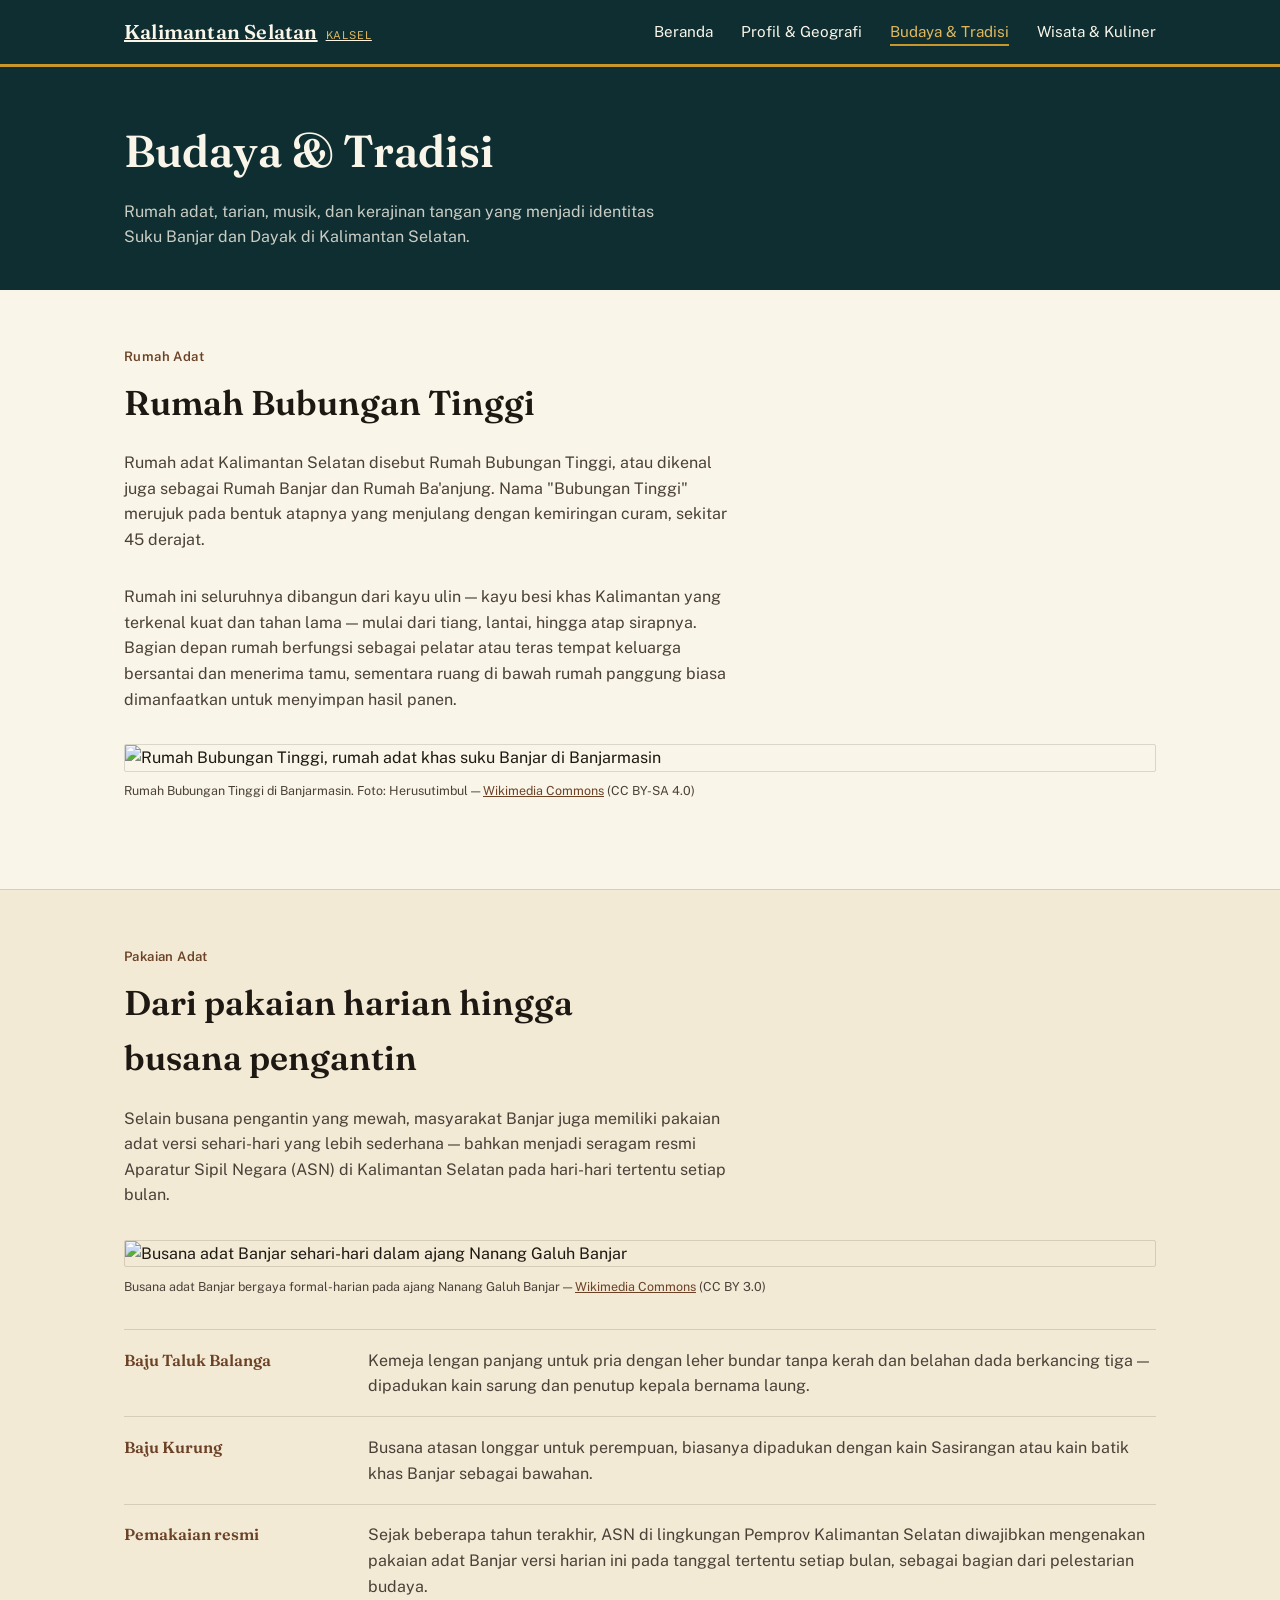
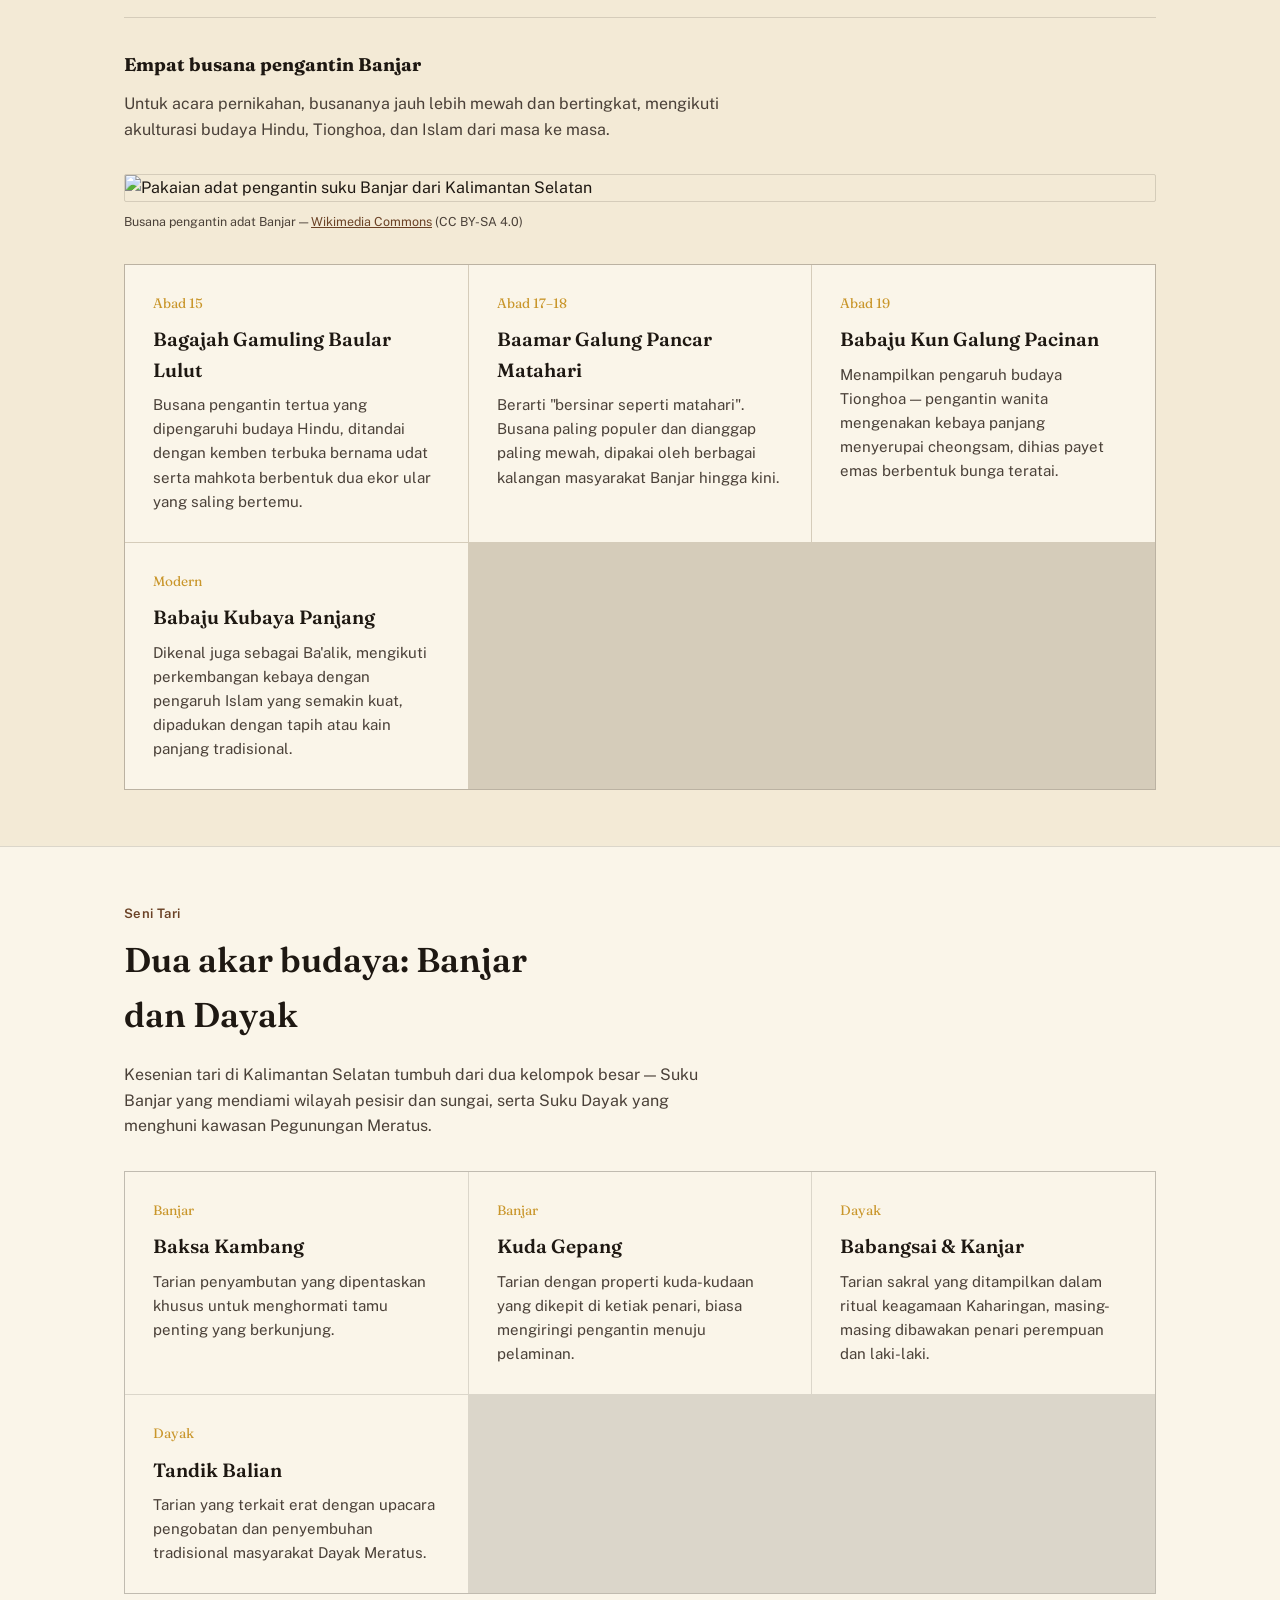
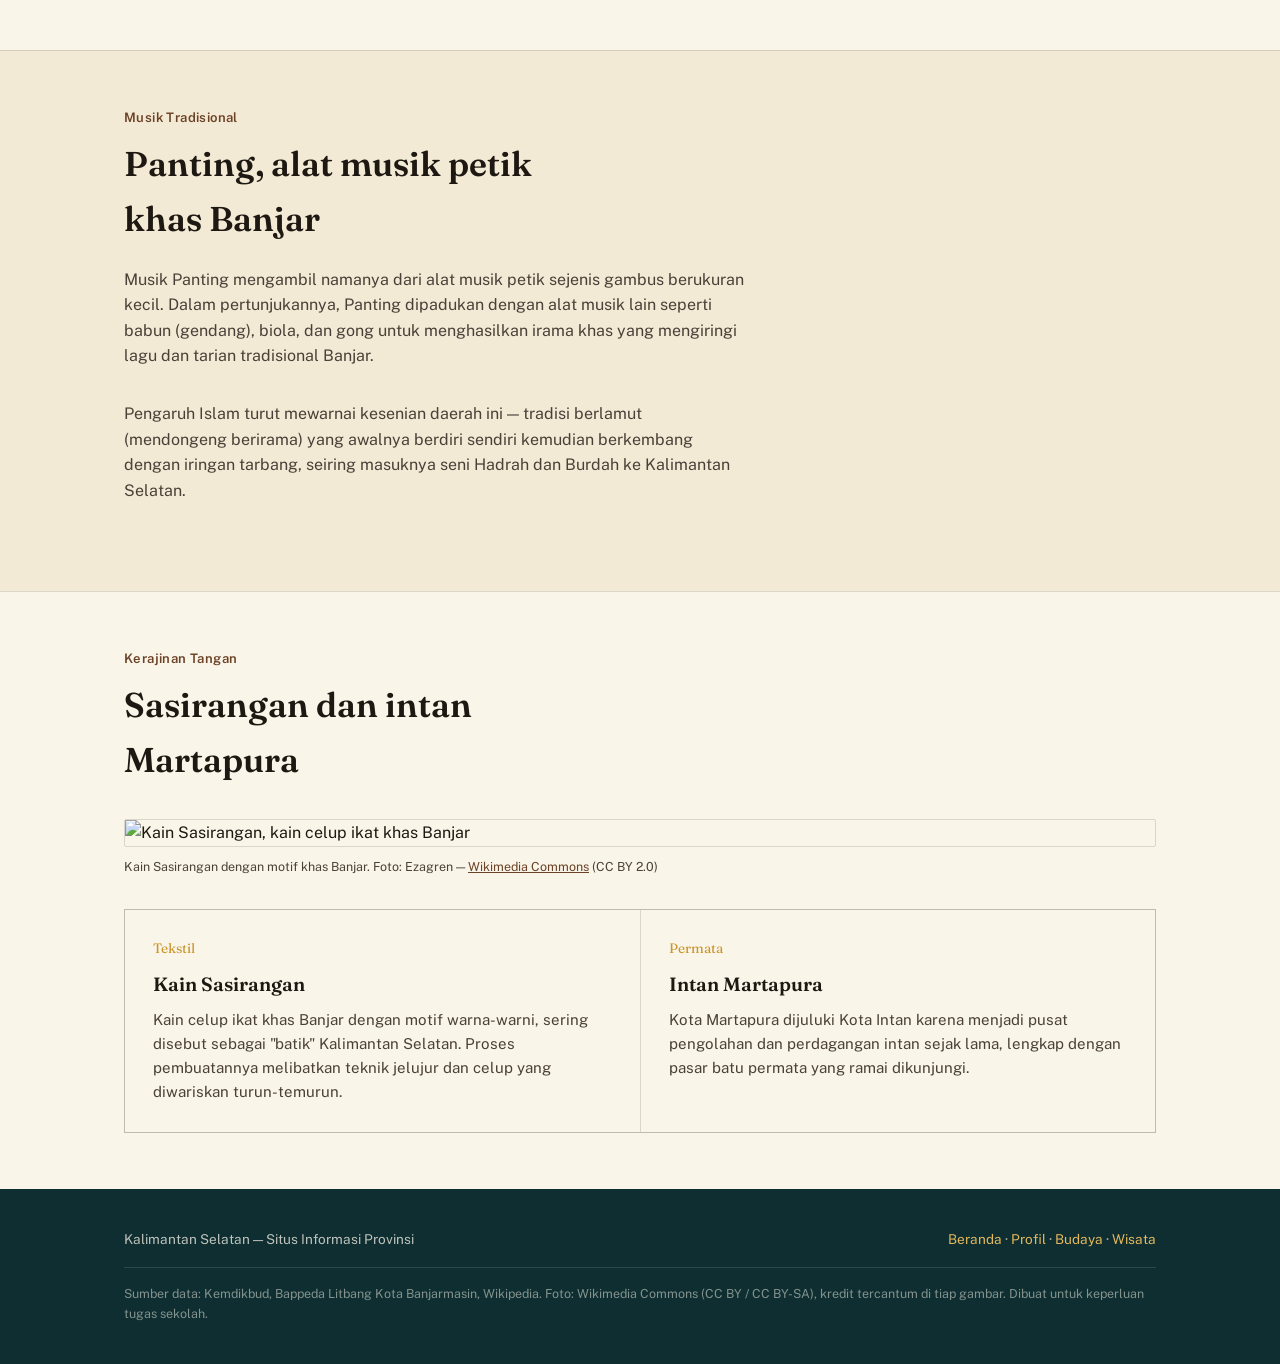
==== budaya.html @ 93b62a89 "Add files via upload" ====
<!DOCTYPE html>
<html lang="id">
<head>
<meta charset="UTF-8">
<meta name="viewport" content="width=device-width, initial-scale=1.0">
<title>Budaya &amp; Tradisi — Kalimantan Selatan</title>
<link rel="preconnect" href="https://fonts.googleapis.com">
<link href="https://fonts.googleapis.com/css2?family=Fraunces:wght@500;600;700&family=Public+Sans:wght@400;500;600&display=swap" rel="stylesheet">
<link rel="stylesheet" href="style.css">
</head>
<body>

<header class="site-head">
  <div class="nav-row">
    <a href="index.html" class="brand">Kalimantan Selatan <span class="sub">KALSEL</span></a>
    <button class="nav-toggle" id="navToggle" aria-label="Buka menu">&#9776;</button>
    <nav class="main-nav" id="mainNav">
      <ul>
        <li><a href="index.html">Beranda</a></li>
        <li><a href="profil.html">Profil &amp; Geografi</a></li>
        <li><a href="budaya.html" class="active">Budaya &amp; Tradisi</a></li>
        <li><a href="wisata.html">Wisata &amp; Kuliner</a></li>
      </ul>
    </nav>
  </div>
</header>

<div class="page-head">
  <div class="wrap">
    <h1>Budaya &amp; Tradisi</h1>
    <p>Rumah adat, tarian, musik, dan kerajinan tangan yang menjadi identitas Suku Banjar dan Dayak di Kalimantan Selatan.</p>
  </div>
</div>

<section class="section">
  <div class="wrap">
    <div class="section-tag">Rumah Adat</div>
    <h2>Rumah Bubungan Tinggi</h2>
    <p class="intro-text">
      Rumah adat Kalimantan Selatan disebut Rumah Bubungan Tinggi, atau dikenal juga sebagai Rumah Banjar dan Rumah Ba'anjung. Nama "Bubungan Tinggi" merujuk pada bentuk atapnya yang menjulang dengan kemiringan curam, sekitar 45 derajat.
    </p>
    <p class="intro-text">
      Rumah ini seluruhnya dibangun dari kayu ulin — kayu besi khas Kalimantan yang terkenal kuat dan tahan lama — mulai dari tiang, lantai, hingga atap sirapnya. Bagian depan rumah berfungsi sebagai pelatar atau teras tempat keluarga bersantai dan menerima tamu, sementara ruang di bawah rumah panggung biasa dimanfaatkan untuk menyimpan hasil panen.
    </p>

    <figure class="photo">
      <img src="https://commons.wikimedia.org/wiki/Special:FilePath/Rumah_Adat_Bubungan_Tinggi_Banjarmasin.jpg?width=900" alt="Rumah Bubungan Tinggi, rumah adat khas suku Banjar di Banjarmasin" loading="lazy">
      <figcaption>Rumah Bubungan Tinggi di Banjarmasin. Foto: Herusutimbul — <a href="https://commons.wikimedia.org/wiki/File:Rumah_Adat_Bubungan_Tinggi_Banjarmasin.jpg" target="_blank" rel="noopener">Wikimedia Commons</a> (CC BY-SA 4.0)</figcaption>
    </figure>
  </div>
</section>

<section class="section alt">
  <div class="wrap">
    <div class="section-tag">Pakaian Adat</div>
    <h2>Dari pakaian harian hingga busana pengantin</h2>
    <p class="intro-text">
      Selain busana pengantin yang mewah, masyarakat Banjar juga memiliki pakaian adat versi sehari-hari yang lebih sederhana — bahkan menjadi seragam resmi Aparatur Sipil Negara (ASN) di Kalimantan Selatan pada hari-hari tertentu setiap bulan.
    </p>

    <figure class="photo">
      <img src="https://commons.wikimedia.org/wiki/Special:FilePath/Nanang_Galuh_Banjar.jpg?width=900" alt="Busana adat Banjar sehari-hari dalam ajang Nanang Galuh Banjar" loading="lazy">
      <figcaption>Busana adat Banjar bergaya formal-harian pada ajang Nanang Galuh Banjar — <a href="https://commons.wikimedia.org/wiki/File:Nanang_Galuh_Banjar.jpg" target="_blank" rel="noopener">Wikimedia Commons</a> (CC BY 3.0)</figcaption>
    </figure>

    <dl class="info-list">
      <div class="info-row">
        <dt>Baju Taluk Balanga</dt>
        <dd>Kemeja lengan panjang untuk pria dengan leher bundar tanpa kerah dan belahan dada berkancing tiga — dipadukan kain sarung dan penutup kepala bernama laung.</dd>
      </div>
      <div class="info-row">
        <dt>Baju Kurung</dt>
        <dd>Busana atasan longgar untuk perempuan, biasanya dipadukan dengan kain Sasirangan atau kain batik khas Banjar sebagai bawahan.</dd>
      </div>
      <div class="info-row">
        <dt>Pemakaian resmi</dt>
        <dd>Sejak beberapa tahun terakhir, ASN di lingkungan Pemprov Kalimantan Selatan diwajibkan mengenakan pakaian adat Banjar versi harian ini pada tanggal tertentu setiap bulan, sebagai bagian dari pelestarian budaya.</dd>
      </div>
    </dl>

    <h3 style="font-family: var(--serif); font-size: 1.15rem; margin: 2rem 0 0.75rem;">Empat busana pengantin Banjar</h3>
    <p class="intro-text">
      Untuk acara pernikahan, busananya jauh lebih mewah dan bertingkat, mengikuti akulturasi budaya Hindu, Tionghoa, dan Islam dari masa ke masa.
    </p>

    <figure class="photo">
      <img src="https://commons.wikimedia.org/wiki/Special:FilePath/Pakaian_adat_pengantin_suku_Banjar_dari_Kalimantan_Selatan.jpg?width=900" alt="Pakaian adat pengantin suku Banjar dari Kalimantan Selatan" loading="lazy">
      <figcaption>Busana pengantin adat Banjar — <a href="https://commons.wikimedia.org/wiki/File:Pakaian_adat_pengantin_suku_Banjar_dari_Kalimantan_Selatan.jpg" target="_blank" rel="noopener">Wikimedia Commons</a> (CC BY-SA 4.0)</figcaption>
    </figure>

    <div class="feature-grid">
      <div class="feature-card">
        <span class="num">Abad 15</span>
        <h3>Bagajah Gamuling Baular Lulut</h3>
        <p>Busana pengantin tertua yang dipengaruhi budaya Hindu, ditandai dengan kemben terbuka bernama udat serta mahkota berbentuk dua ekor ular yang saling bertemu.</p>
      </div>
      <div class="feature-card">
        <span class="num">Abad 17–18</span>
        <h3>Baamar Galung Pancar Matahari</h3>
        <p>Berarti "bersinar seperti matahari". Busana paling populer dan dianggap paling mewah, dipakai oleh berbagai kalangan masyarakat Banjar hingga kini.</p>
      </div>
      <div class="feature-card">
        <span class="num">Abad 19</span>
        <h3>Babaju Kun Galung Pacinan</h3>
        <p>Menampilkan pengaruh budaya Tionghoa — pengantin wanita mengenakan kebaya panjang menyerupai cheongsam, dihias payet emas berbentuk bunga teratai.</p>
      </div>
      <div class="feature-card">
        <span class="num">Modern</span>
        <h3>Babaju Kubaya Panjang</h3>
        <p>Dikenal juga sebagai Ba'alik, mengikuti perkembangan kebaya dengan pengaruh Islam yang semakin kuat, dipadukan dengan tapih atau kain panjang tradisional.</p>
      </div>
    </div>
  </div>
</section>

<section class="section">
  <div class="wrap">
    <div class="section-tag">Seni Tari</div>
    <h2>Dua akar budaya: Banjar dan Dayak</h2>
    <p class="intro-text">Kesenian tari di Kalimantan Selatan tumbuh dari dua kelompok besar — Suku Banjar yang mendiami wilayah pesisir dan sungai, serta Suku Dayak yang menghuni kawasan Pegunungan Meratus.</p>
    <div class="feature-grid">
      <div class="feature-card">
        <span class="num">Banjar</span>
        <h3>Baksa Kambang</h3>
        <p>Tarian penyambutan yang dipentaskan khusus untuk menghormati tamu penting yang berkunjung.</p>
      </div>
      <div class="feature-card">
        <span class="num">Banjar</span>
        <h3>Kuda Gepang</h3>
        <p>Tarian dengan properti kuda-kudaan yang dikepit di ketiak penari, biasa mengiringi pengantin menuju pelaminan.</p>
      </div>
      <div class="feature-card">
        <span class="num">Dayak</span>
        <h3>Babangsai &amp; Kanjar</h3>
        <p>Tarian sakral yang ditampilkan dalam ritual keagamaan Kaharingan, masing-masing dibawakan penari perempuan dan laki-laki.</p>
      </div>
      <div class="feature-card">
        <span class="num">Dayak</span>
        <h3>Tandik Balian</h3>
        <p>Tarian yang terkait erat dengan upacara pengobatan dan penyembuhan tradisional masyarakat Dayak Meratus.</p>
      </div>
    </div>
  </div>
</section>

<section class="section alt">
  <div class="wrap">
    <div class="section-tag">Musik Tradisional</div>
    <h2>Panting, alat musik petik khas Banjar</h2>
    <p class="intro-text">
      Musik Panting mengambil namanya dari alat musik petik sejenis gambus berukuran kecil. Dalam pertunjukannya, Panting dipadukan dengan alat musik lain seperti babun (gendang), biola, dan gong untuk menghasilkan irama khas yang mengiringi lagu dan tarian tradisional Banjar.
    </p>
    <p class="intro-text">
      Pengaruh Islam turut mewarnai kesenian daerah ini — tradisi berlamut (mendongeng berirama) yang awalnya berdiri sendiri kemudian berkembang dengan iringan tarbang, seiring masuknya seni Hadrah dan Burdah ke Kalimantan Selatan.
    </p>
  </div>
</section>

<section class="section">
  <div class="wrap">
    <div class="section-tag">Kerajinan Tangan</div>
    <h2>Sasirangan dan intan Martapura</h2>

    <figure class="photo">
      <img src="https://commons.wikimedia.org/wiki/Special:FilePath/Kain_Sasirangan.jpg?width=900" alt="Kain Sasirangan, kain celup ikat khas Banjar" loading="lazy">
      <figcaption>Kain Sasirangan dengan motif khas Banjar. Foto: Ezagren — <a href="https://commons.wikimedia.org/wiki/File:Kain_Sasirangan.jpg" target="_blank" rel="noopener">Wikimedia Commons</a> (CC BY 2.0)</figcaption>
    </figure>

    <div class="feature-grid">
      <div class="feature-card">
        <span class="num">Tekstil</span>
        <h3>Kain Sasirangan</h3>
        <p>Kain celup ikat khas Banjar dengan motif warna-warni, sering disebut sebagai "batik" Kalimantan Selatan. Proses pembuatannya melibatkan teknik jelujur dan celup yang diwariskan turun-temurun.</p>
      </div>
      <div class="feature-card">
        <span class="num">Permata</span>
        <h3>Intan Martapura</h3>
        <p>Kota Martapura dijuluki Kota Intan karena menjadi pusat pengolahan dan perdagangan intan sejak lama, lengkap dengan pasar batu permata yang ramai dikunjungi.</p>
      </div>
    </div>
  </div>
</section>

<footer class="site-foot">
  <div class="wrap">
    <div class="foot-row">
      <span>Kalimantan Selatan — Situs Informasi Provinsi</span>
      <nav>
        <a href="index.html">Beranda</a> ·
        <a href="profil.html">Profil</a> ·
        <a href="budaya.html">Budaya</a> ·
        <a href="wisata.html">Wisata</a>
      </nav>
    </div>
    <div class="sources">Sumber data: Kemdikbud, Bappeda Litbang Kota Banjarmasin, Wikipedia. Foto: Wikimedia Commons (CC BY / CC BY-SA), kredit tercantum di tiap gambar. Dibuat untuk keperluan tugas sekolah.</div>
  </div>
</footer>

<script src="script.js"></script>
</body>
</html>
---- style.css ----
@charset "utf-8";
/* Kalimantan Selatan — situs informasi provinsi
   Palet: sungai senja, kayu ulin, emas intan, krem batik sasirangan */

:root {
  --river-dark: #0E2E31;
  --river: #16454A;
  --river-light: #2A6B6E;
  --wood: #6B4226;
  --wood-light: #9A6B42;
  --gold: #C9962B;
  --gold-light: #E3B85C;
  --sand: #F3EAD6;
  --sand-light: #FAF5E9;
  --ink: #1E1812;
  --ink-soft: #4A4038;
  --rule: rgba(30, 24, 18, 0.14);
  --serif: "Fraunces", "Iowan Old Style", Georgia, serif;
  --sans: "Public Sans", -apple-system, "Segoe UI", sans-serif;
}

* { margin: 0; padding: 0; box-sizing: border-box; }

html { scroll-behavior: smooth; }

body {
  font-family: var(--sans);
  background: var(--sand-light);
  color: var(--ink);
  line-height: 1.6;
  overflow-x: hidden;
}

img { max-width: 100%; display: block; }
a { color: inherit; }

.wrap {
  max-width: 1080px;
  margin: 0 auto;
  padding: 0 1.5rem;
}

/* ---------- Header / Nav ---------- */
header.site-head {
  background: var(--river-dark);
  color: var(--sand-light);
  position: sticky;
  top: 0;
  z-index: 100;
  border-bottom: 3px solid var(--gold);
}

.nav-row {
  display: flex;
  align-items: center;
  justify-content: space-between;
  padding: 1rem 1.5rem;
  max-width: 1080px;
  margin: 0 auto;
}

.brand {
  font-family: var(--serif);
  font-weight: 600;
  font-size: 1.25rem;
  letter-spacing: 0.01em;
  display: flex;
  align-items: baseline;
  gap: 0.5rem;
}

.brand span.sub {
  font-family: var(--sans);
  font-size: 0.68rem;
  font-weight: 400;
  color: var(--gold-light);
  letter-spacing: 0.08em;
}

nav.main-nav ul {
  list-style: none;
  display: flex;
  gap: 1.75rem;
}

nav.main-nav a {
  text-decoration: none;
  color: var(--sand-light);
  font-size: 0.95rem;
  padding-bottom: 4px;
  border-bottom: 2px solid transparent;
  transition: border-color 0.2s ease, color 0.2s ease;
}

nav.main-nav a:hover,
nav.main-nav a.active {
  color: var(--gold-light);
  border-color: var(--gold);
}

.nav-toggle {
  display: none;
  background: none;
  border: none;
  color: var(--sand-light);
  font-size: 1.6rem;
  cursor: pointer;
}

@media (max-width: 720px) {
  nav.main-nav {
    position: absolute;
    top: 100%;
    left: 0;
    right: 0;
    background: var(--river-dark);
    border-top: 1px solid rgba(255,255,255,0.1);
    display: none;
  }
  nav.main-nav.open { display: block; }
  nav.main-nav ul {
    flex-direction: column;
    gap: 0;
    padding: 0.5rem 1.5rem 1.25rem;
  }
  nav.main-nav a {
    display: block;
    padding: 0.6rem 0;
  }
  .nav-toggle { display: block; }
}

/* ---------- Hero (beranda) ---------- */
.hero {
  position: relative;
  background: var(--river-dark);
  color: var(--sand-light);
  padding: 4.5rem 0 3.5rem;
  overflow: hidden;
}

.hero::before {
  content: "";
  position: absolute;
  inset: 0;
  background-image:
    repeating-linear-gradient(115deg, rgba(201,150,43,0.07) 0px, rgba(201,150,43,0.07) 2px, transparent 2px, transparent 34px),
    repeating-linear-gradient(25deg, rgba(255,255,255,0.04) 0px, rgba(255,255,255,0.04) 1px, transparent 1px, transparent 28px);
  pointer-events: none;
}

.hero-inner { position: relative; }

.eyebrow-line {
  display: flex;
  align-items: center;
  gap: 0.75rem;
  margin-bottom: 1.25rem;
  color: var(--gold-light);
  font-size: 0.9rem;
}
.eyebrow-line .dash { width: 32px; height: 2px; background: var(--gold); }

.hero h1 {
  font-family: var(--serif);
  font-size: clamp(2.4rem, 6vw, 4rem);
  font-weight: 600;
  line-height: 1.08;
  max-width: 14ch;
}

.hero p.lede {
  margin-top: 1.4rem;
  max-width: 46ch;
  font-size: 1.08rem;
  color: rgba(250, 245, 233, 0.85);
}

.stat-strip {
  margin-top: 3rem;
  display: grid;
  grid-template-columns: repeat(4, 1fr);
  border-top: 1px solid rgba(255,255,255,0.15);
}

.stat-strip div {
  padding: 1.25rem 1.25rem 0.25rem 0;
  border-right: 1px solid rgba(255,255,255,0.15);
}
.stat-strip div:last-child { border-right: none; }

.stat-strip .num {
  font-family: var(--serif);
  font-size: 1.7rem;
  color: var(--gold-light);
  display: block;
}
.stat-strip .label {
  font-size: 0.82rem;
  color: rgba(250, 245, 233, 0.7);
}

@media (max-width: 720px) {
  .stat-strip { grid-template-columns: repeat(2, 1fr); }
  .stat-strip div:nth-child(2) { border-right: none; }
}

/* ---------- Page header (halaman selain beranda) ---------- */
.page-head {
  background: var(--river-dark);
  color: var(--sand-light);
  padding: 3rem 0 2.5rem;
}
.page-head h1 {
  font-family: var(--serif);
  font-size: clamp(2rem, 4.5vw, 2.8rem);
  font-weight: 600;
}
.page-head p {
  margin-top: 0.75rem;
  max-width: 55ch;
  color: rgba(250, 245, 233, 0.8);
}

/* ---------- Sections ---------- */
.section { padding: 3.5rem 0; }
.section + .section { border-top: 1px solid var(--rule); }
.section.alt { background: var(--sand); }

.section-tag {
  font-size: 0.82rem;
  color: var(--wood);
  font-weight: 600;
  letter-spacing: 0.03em;
  margin-bottom: 0.5rem;
}

.section h2 {
  font-family: var(--serif);
  font-size: clamp(1.6rem, 3.5vw, 2.15rem);
  font-weight: 600;
  max-width: 20ch;
  margin-bottom: 1.25rem;
}

.section .intro-text {
  max-width: 62ch;
  color: var(--ink-soft);
  margin-bottom: 2rem;
}

/* ---------- Info list (data wilayah / fakta) ---------- */
.info-list { border-top: 1px solid var(--rule); }
.info-row {
  display: grid;
  grid-template-columns: 220px 1fr;
  gap: 1.5rem;
  padding: 1.1rem 0;
  border-bottom: 1px solid var(--rule);
}
.info-row dt {
  font-family: var(--serif);
  font-weight: 600;
  color: var(--wood);
}
.info-row dd { color: var(--ink-soft); }

@media (max-width: 640px) {
  .info-row { grid-template-columns: 1fr; gap: 0.35rem; }
}

/* ---------- Region list (kabupaten/kota) ---------- */
.region-list {
  display: grid;
  grid-template-columns: repeat(2, 1fr);
  gap: 0;
  border: 1px solid var(--rule);
  border-radius: 2px;
}
.region-item {
  padding: 0.9rem 1.1rem;
  border-bottom: 1px solid var(--rule);
  border-right: 1px solid var(--rule);
  font-size: 0.95rem;
}
.region-item:nth-child(2n) { border-right: none; }
.region-item .tag {
  display: inline-block;
  font-size: 0.7rem;
  color: var(--gold);
  border: 1px solid var(--gold);
  border-radius: 20px;
  padding: 0.05rem 0.55rem;
  margin-right: 0.5rem;
}

@media (max-width: 560px) {
  .region-list { grid-template-columns: 1fr; }
  .region-item:nth-child(2n) { border-right: 1px solid var(--rule); }
}

/* ---------- Feature cards (budaya / wisata) ---------- */
.feature-grid {
  display: grid;
  grid-template-columns: repeat(auto-fit, minmax(260px, 1fr));
  gap: 1px;
  background: var(--rule);
  border: 1px solid var(--rule);
}

.feature-card {
  background: var(--sand-light);
  padding: 1.75rem;
}
.section.alt .feature-card { background: var(--sand-light); }

.feature-card .num {
  font-family: var(--serif);
  color: var(--gold);
  font-size: 0.85rem;
  display: block;
  margin-bottom: 0.6rem;
}

.feature-card h3 {
  font-family: var(--serif);
  font-size: 1.2rem;
  font-weight: 600;
  margin-bottom: 0.5rem;
}

.feature-card p {
  font-size: 0.94rem;
  color: var(--ink-soft);
}

/* ---------- Photos ---------- */
figure.photo {
  margin: 2rem 0;
}
figure.photo img {
  width: 100%;
  display: block;
  border: 1px solid var(--rule);
  border-radius: 2px;
  object-fit: cover;
}
figure.photo figcaption {
  margin-top: 0.6rem;
  font-size: 0.78rem;
  color: var(--ink-soft);
}
figure.photo figcaption a {
  color: var(--wood);
  text-decoration: underline;
}
.photo-duo {
  display: grid;
  grid-template-columns: 1fr 1fr;
  gap: 1.25rem;
}
@media (max-width: 640px) {
  .photo-duo { grid-template-columns: 1fr; }
}

/* ---------- Quote / highlight block ---------- */
.highlight-block {
  border-left: 3px solid var(--gold);
  padding: 0.5rem 0 0.5rem 1.5rem;
  margin: 2rem 0;
  font-family: var(--serif);
  font-size: 1.15rem;
  color: var(--wood);
  max-width: 52ch;
}

/* ---------- CTA row linking pages ---------- */
.page-links {
  display: grid;
  grid-template-columns: repeat(3, 1fr);
  border-top: 1px solid var(--rule);
}
.page-links a {
  display: block;
  padding: 1.75rem 1.5rem;
  text-decoration: none;
  border-right: 1px solid var(--rule);
  color: var(--ink);
  transition: background 0.2s ease;
}
.page-links a:last-child { border-right: none; }
.page-links a:hover { background: var(--sand); }
.page-links .eyebrow {
  font-size: 0.75rem;
  color: var(--gold);
  margin-bottom: 0.35rem;
}
.page-links strong {
  font-family: var(--serif);
  font-size: 1.15rem;
  display: block;
}

@media (max-width: 720px) {
  .page-links { grid-template-columns: 1fr; }
  .page-links a { border-right: none; border-bottom: 1px solid var(--rule); }
}

/* ---------- Footer ---------- */
footer.site-foot {
  background: var(--river-dark);
  color: rgba(250, 245, 233, 0.75);
  padding: 2.5rem 0;
  font-size: 0.85rem;
}
footer.site-foot .foot-row {
  display: flex;
  justify-content: space-between;
  flex-wrap: wrap;
  gap: 1rem;
}
footer.site-foot a {
  color: var(--gold-light);
  text-decoration: none;
}
footer.site-foot .sources {
  margin-top: 1rem;
  padding-top: 1rem;
  border-top: 1px solid rgba(255,255,255,0.12);
  color: rgba(250, 245, 233, 0.5);
  font-size: 0.78rem;
}
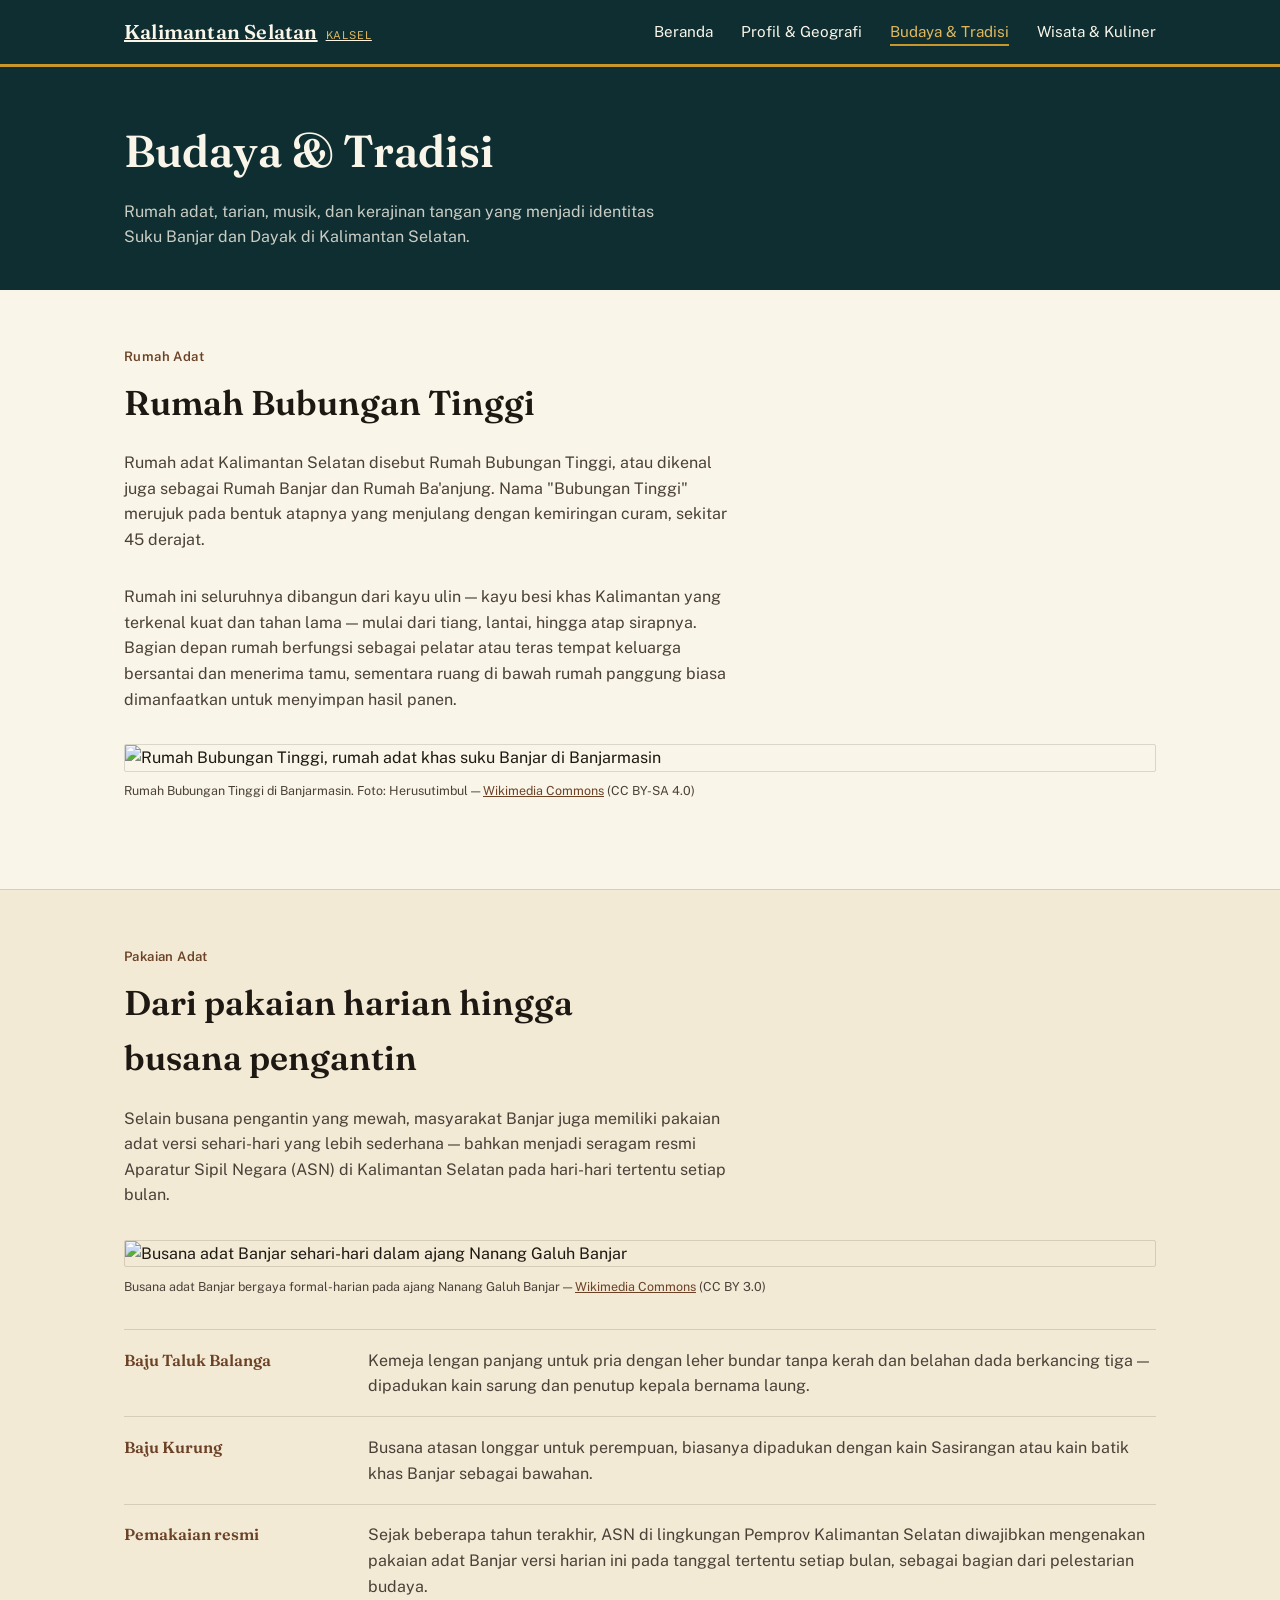
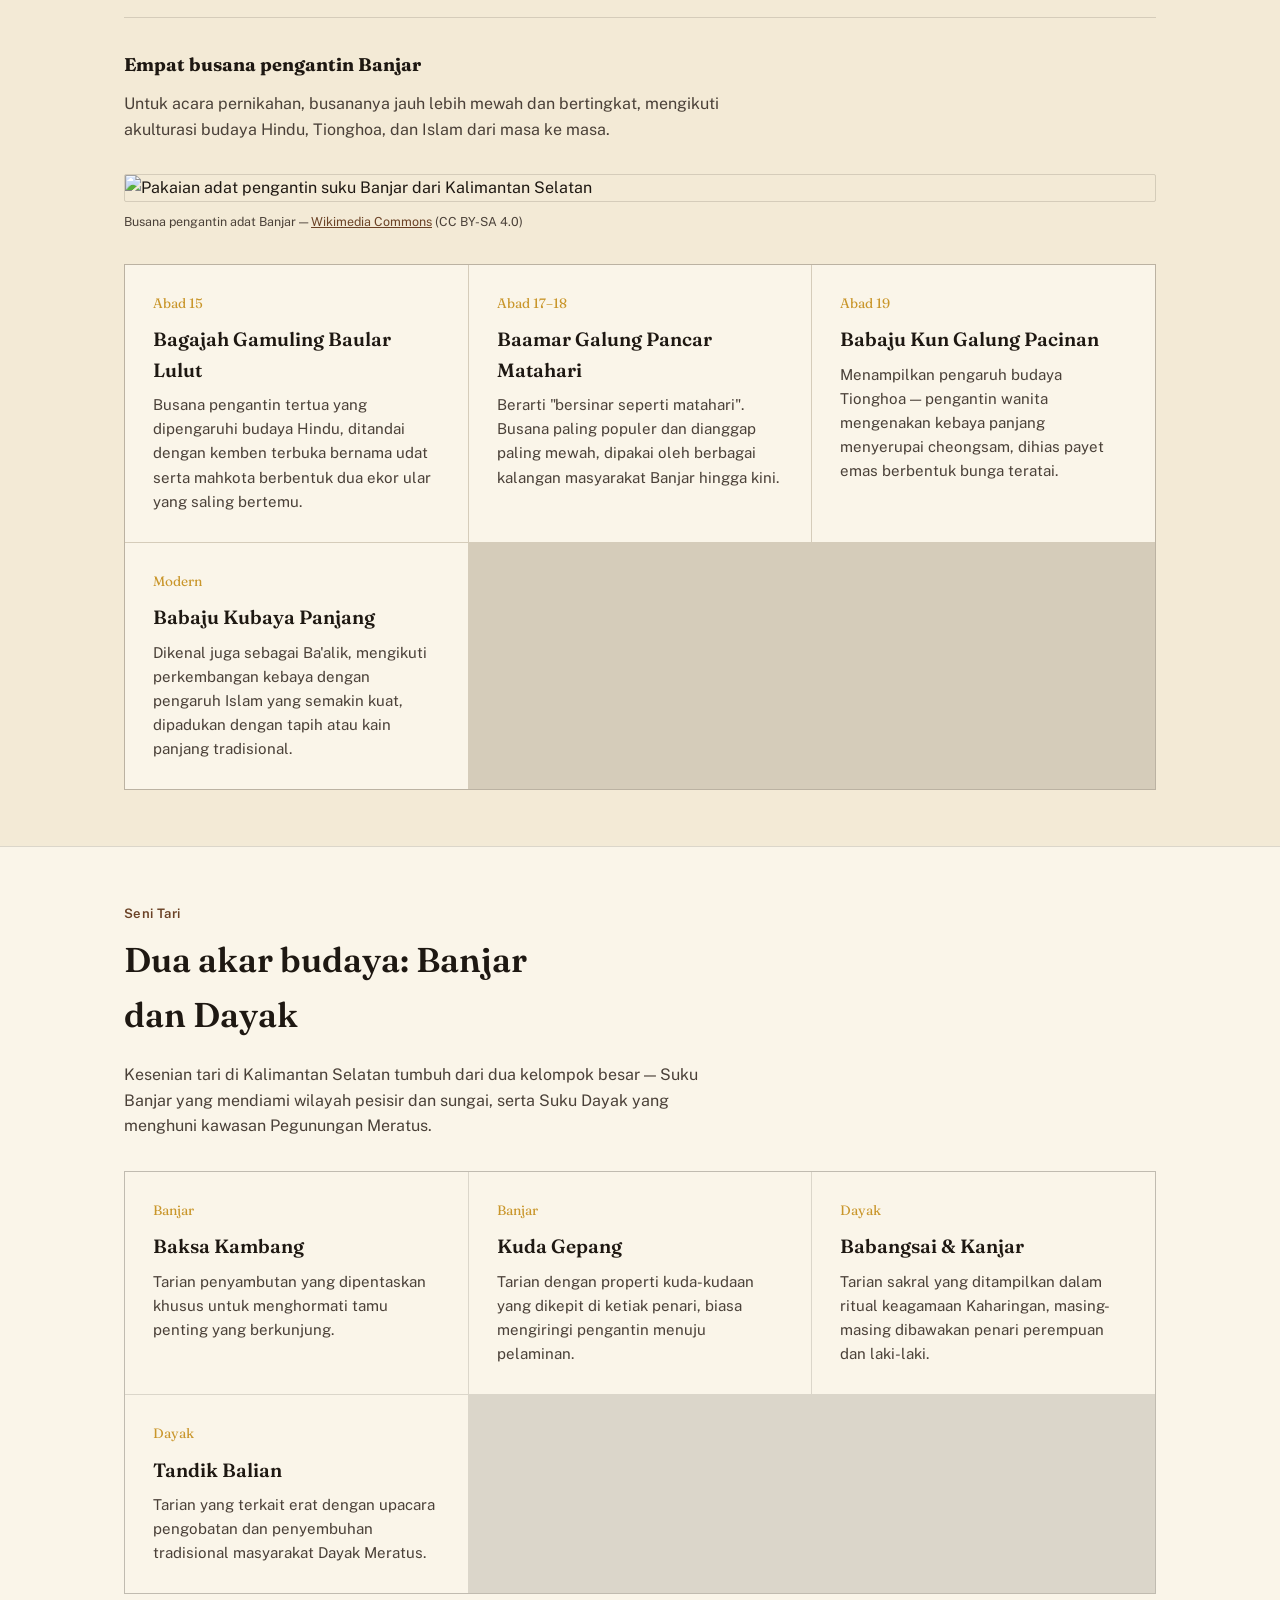
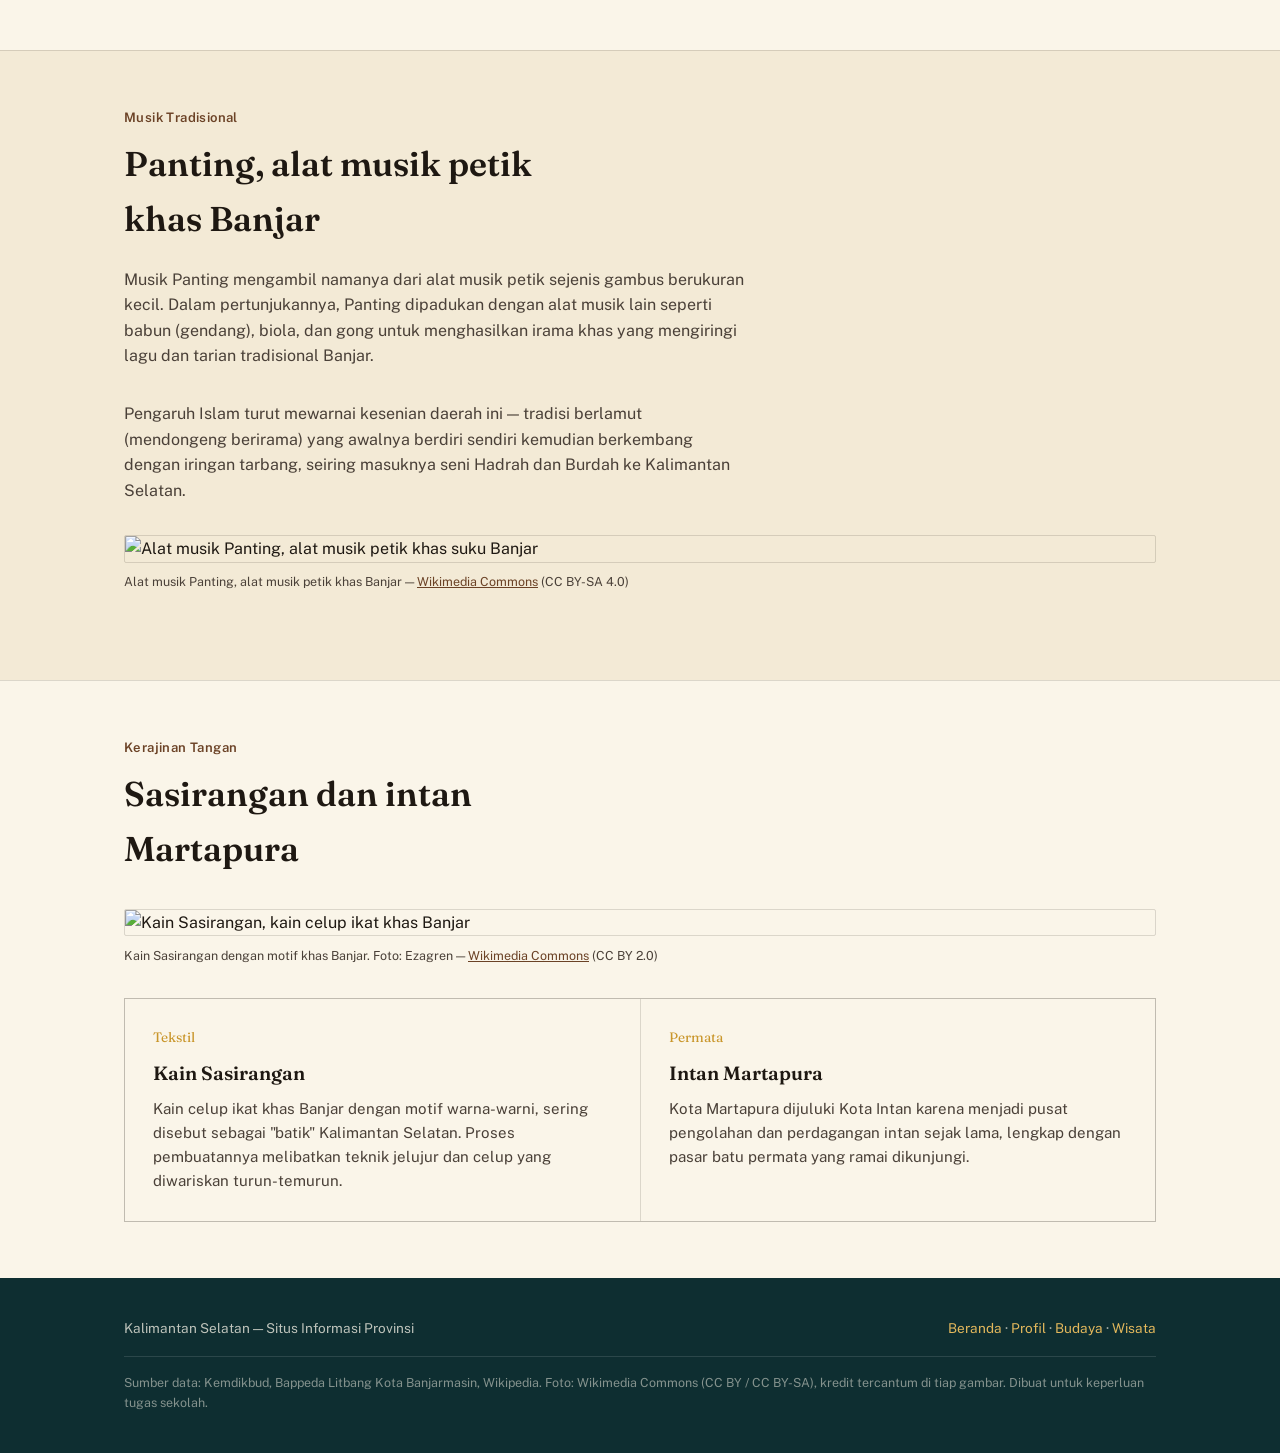
==== commit 1ec870ab: "Add files via upload" ====
--- a/budaya.html
+++ b/budaya.html
@@ -153,6 +153,11 @@
     <p class="intro-text">
       Pengaruh Islam turut mewarnai kesenian daerah ini — tradisi berlamut (mendongeng berirama) yang awalnya berdiri sendiri kemudian berkembang dengan iringan tarbang, seiring masuknya seni Hadrah dan Burdah ke Kalimantan Selatan.
     </p>
+
+    <figure class="photo">
+      <img src="https://commons.wikimedia.org/wiki/Special:FilePath/Musik_Panting.jpg?width=900" alt="Alat musik Panting, alat musik petik khas suku Banjar" loading="lazy">
+      <figcaption>Alat musik Panting, alat musik petik khas Banjar — <a href="https://commons.wikimedia.org/wiki/File:Musik_Panting.jpg" target="_blank" rel="noopener">Wikimedia Commons</a> (CC BY-SA 4.0)</figcaption>
+    </figure>
   </div>
 </section>
 
